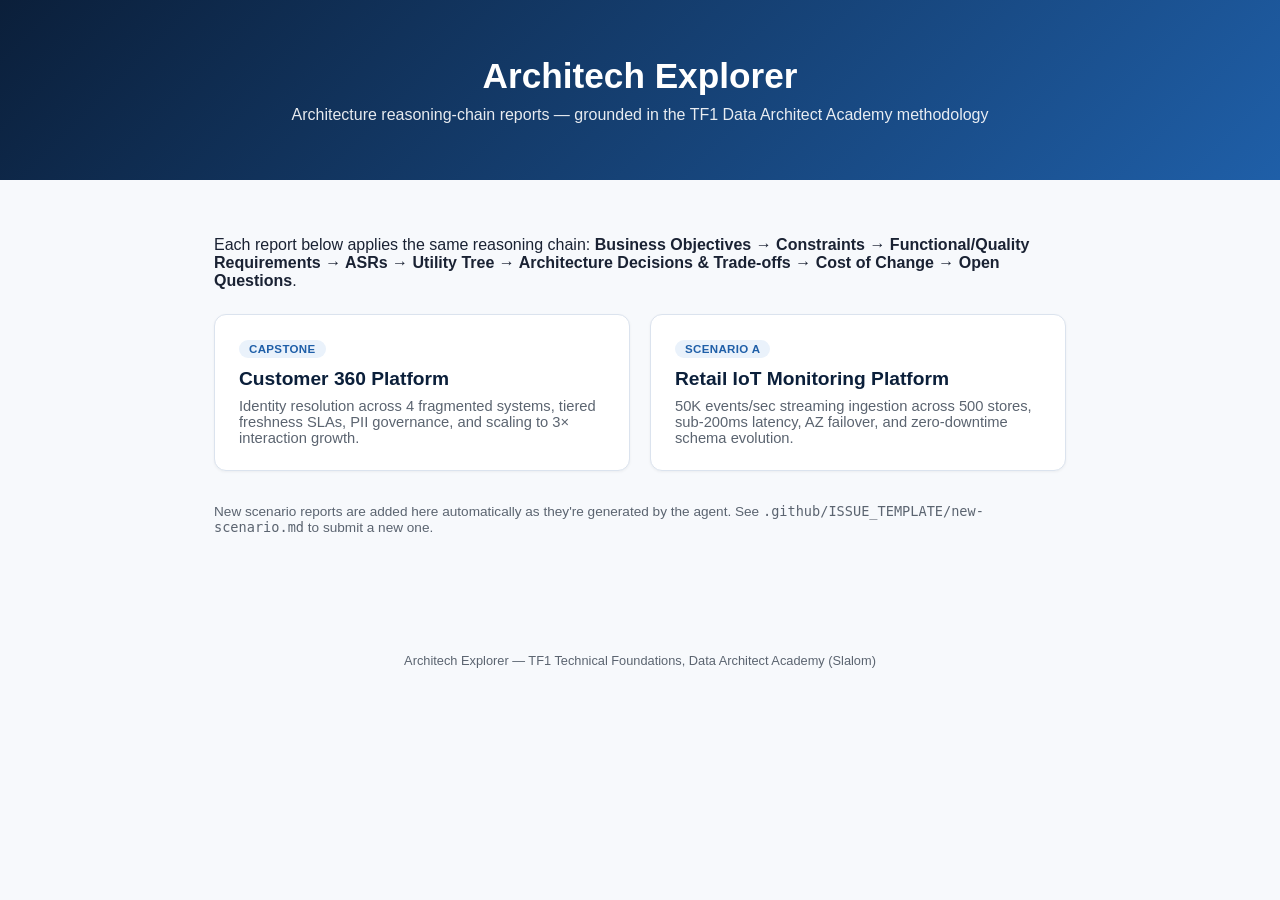
==== docs/index.html @ c6fc6490 "Iterate: strengthen instructions, add automation, second scenario, report gallery, quality compariso" ====
<!DOCTYPE html>
<html lang="en">
<head>
<meta charset="UTF-8">
<meta name="viewport" content="width=device-width, initial-scale=1.0">
<title>Architech Explorer — Scenario Reports</title>
<style>
  :root{--navy:#0b1f3a;--blue:#1f5fa8;--lightblue:#eaf2fb;--accent:#e0762b;--gray:#5b6470;--bg:#f7f9fc;--border:#dbe3ee;}
  *{box-sizing:border-box;}
  body{margin:0;font-family:'Segoe UI',Helvetica,Arial,sans-serif;background:var(--bg);color:#1a2233;}
  header{background:linear-gradient(135deg,var(--navy),var(--blue));color:#fff;padding:56px 32px;text-align:center;}
  header h1{margin:0 0 10px;font-size:2.2rem;}
  header p{margin:0;opacity:.9;}
  main{max-width:900px;margin:0 auto;padding:40px 24px 80px;}
  .grid{display:grid;grid-template-columns:repeat(auto-fit,minmax(320px,1fr));gap:20px;margin-top:24px;}
  .card{background:#fff;border:1px solid var(--border);border-radius:12px;padding:24px;box-shadow:0 1px 3px rgba(0,0,0,.05);text-decoration:none;color:inherit;display:block;transition:transform .15s ease, box-shadow .15s ease;}
  .card:hover{transform:translateY(-3px);box-shadow:0 6px 16px rgba(11,31,58,.12);}
  .card h2{margin:0 0 8px;color:var(--navy);font-size:1.2rem;}
  .card p{margin:0;color:var(--gray);font-size:.92rem;}
  .badge{display:inline-block;background:var(--lightblue);color:var(--blue);font-size:.72rem;font-weight:700;padding:3px 10px;border-radius:20px;margin-bottom:10px;letter-spacing:.03em;text-transform:uppercase;}
  footer{text-align:center;color:var(--gray);font-size:.8rem;padding:24px;}
</style>
</head>
<body>
<header>
  <h1>Architech Explorer</h1>
  <p>Architecture reasoning-chain reports — grounded in the TF1 Data Architect Academy methodology</p>
</header>
<main>
  <p>Each report below applies the same reasoning chain: <strong>Business Objectives → Constraints → Functional/Quality Requirements → ASRs → Utility Tree → Architecture Decisions & Trade-offs → Cost of Change → Open Questions</strong>.</p>
  <div class="grid">
    <a class="card" href="Customer360_Capstone_Solution.html">
      <span class="badge">Capstone</span>
      <h2>Customer 360 Platform</h2>
      <p>Identity resolution across 4 fragmented systems, tiered freshness SLAs, PII governance, and scaling to 3× interaction growth.</p>
    </a>
    <a class="card" href="RetailIoT_Solution.html">
      <span class="badge">Scenario A</span>
      <h2>Retail IoT Monitoring Platform</h2>
      <p>50K events/sec streaming ingestion across 500 stores, sub-200ms latency, AZ failover, and zero-downtime schema evolution.</p>
    </a>
  </div>
  <p style="margin-top:32px;color:var(--gray);font-size:.85rem;">New scenario reports are added here automatically as they're generated by the agent. See <code>.github/ISSUE_TEMPLATE/new-scenario.md</code> to submit a new one.</p>
</main>
<footer>Architech Explorer — TF1 Technical Foundations, Data Architect Academy (Slalom)</footer>
</body>
</html>
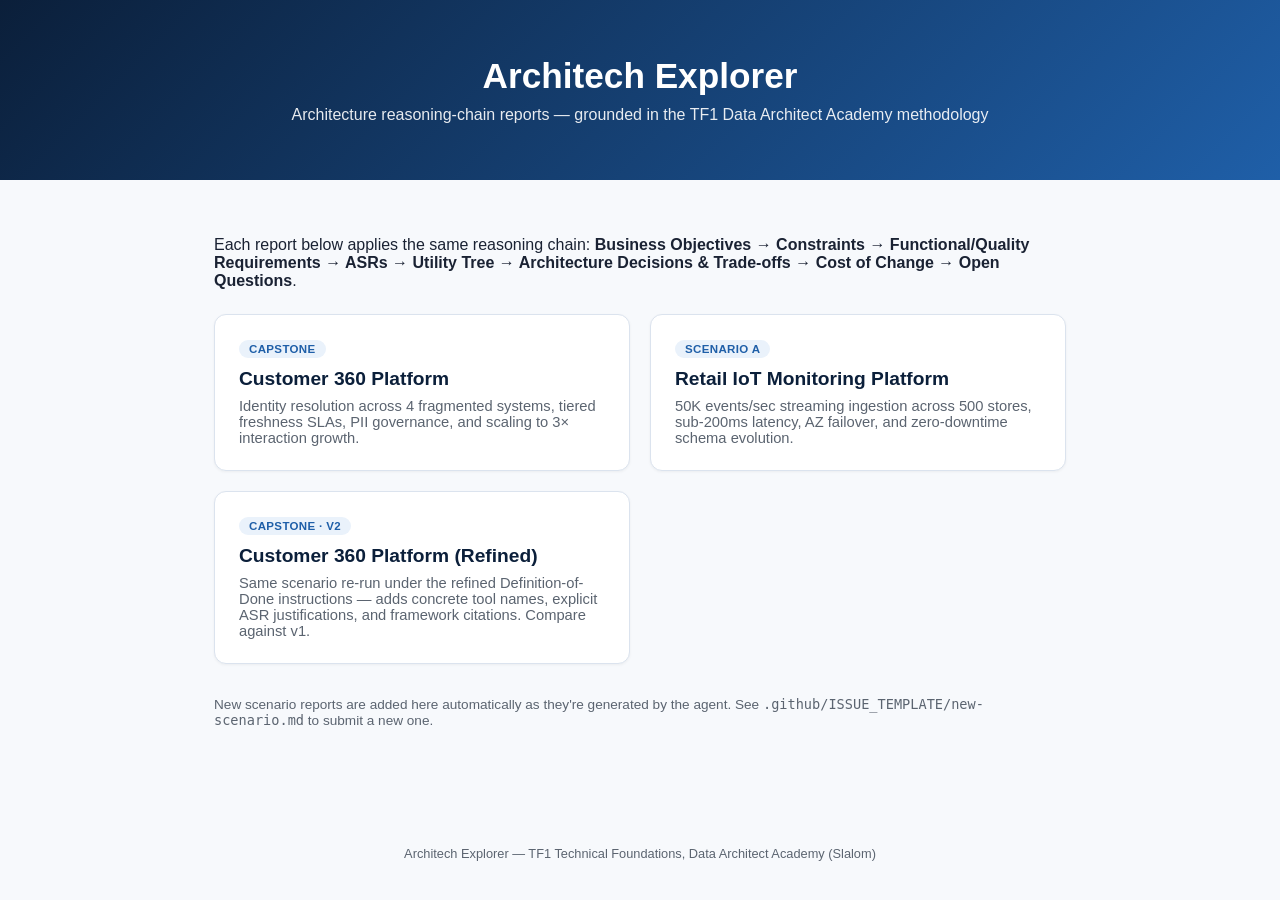
==== commit 689e1379: "Re-run Customer 360 capstone under refined Definition-of-Done instructions (v2) - Add docs/Customer3" ====
--- a/docs/index.html
+++ b/docs/index.html
@@ -39,6 +39,11 @@
       <h2>Retail IoT Monitoring Platform</h2>
       <p>50K events/sec streaming ingestion across 500 stores, sub-200ms latency, AZ failover, and zero-downtime schema evolution.</p>
     </a>
+    <a class="card" href="Customer360_Capstone_Solution_v2.html">
+      <span class="badge">Capstone · v2</span>
+      <h2>Customer 360 Platform (Refined)</h2>
+      <p>Same scenario re-run under the refined Definition-of-Done instructions — adds concrete tool names, explicit ASR justifications, and framework citations. Compare against v1.</p>
+    </a>
   </div>
   <p style="margin-top:32px;color:var(--gray);font-size:.85rem;">New scenario reports are added here automatically as they're generated by the agent. See <code>.github/ISSUE_TEMPLATE/new-scenario.md</code> to submit a new one.</p>
 </main>
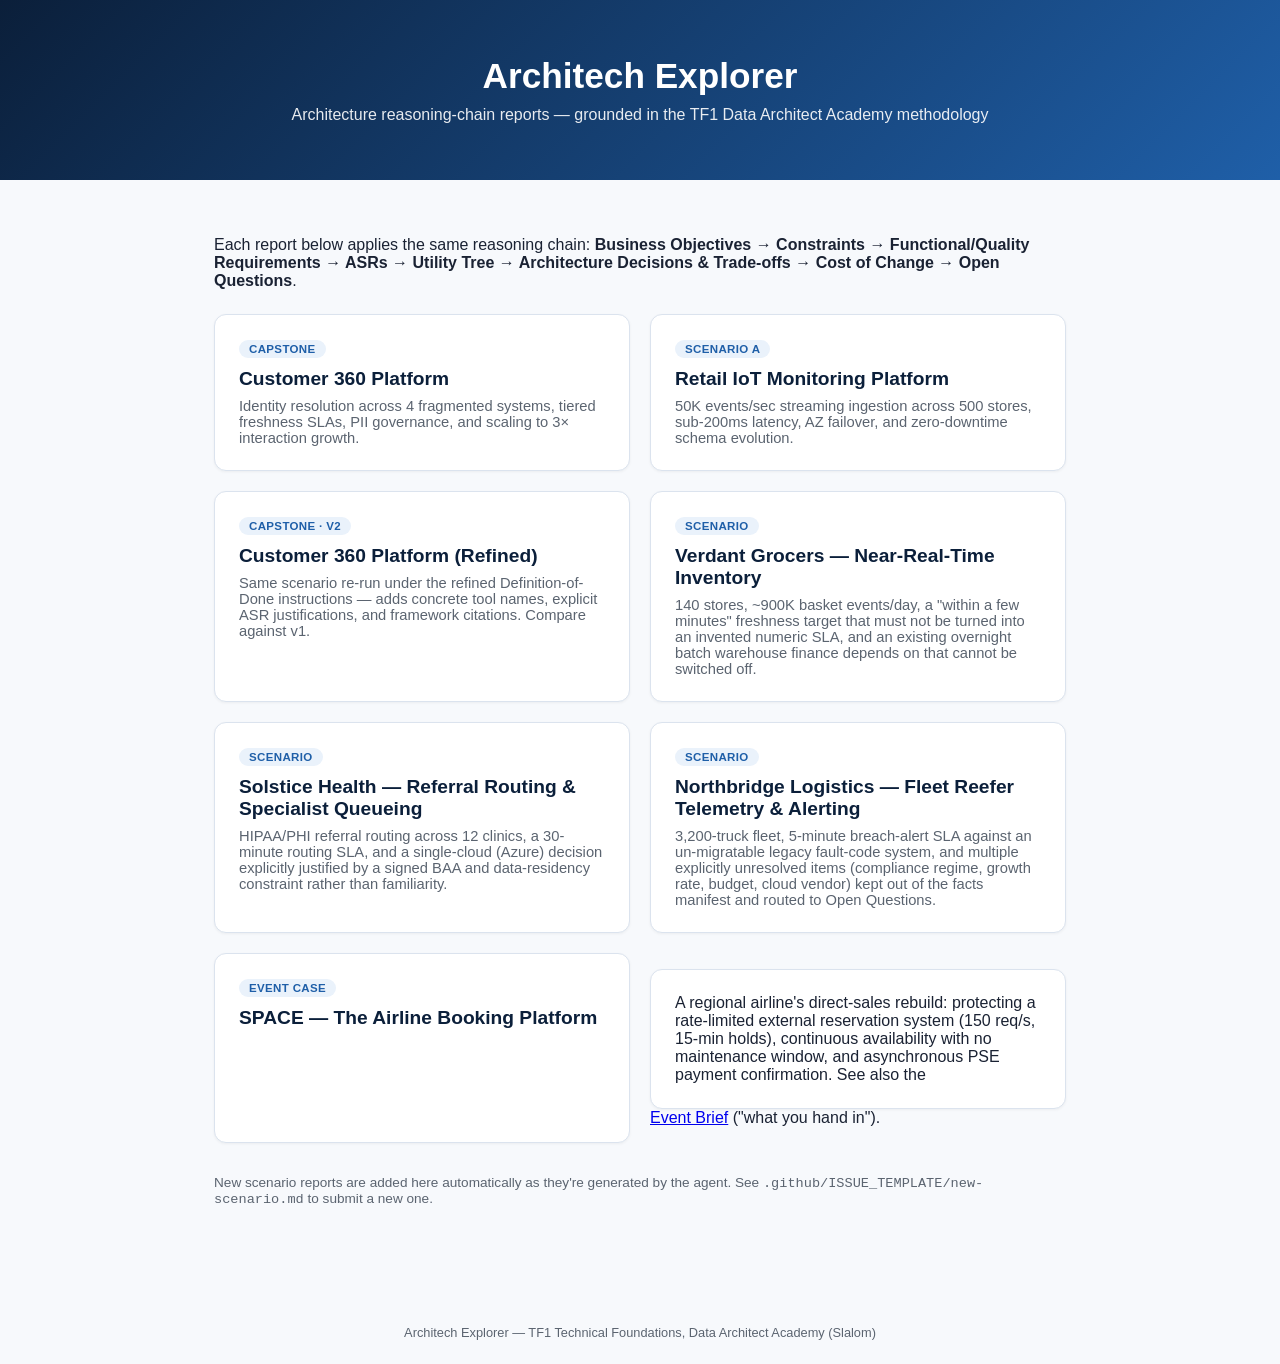
==== commit 8e18c2a7: "Add 3 new scenarios (Solstice Health, Northbridge Logistics, SPACE Airline Booking) + README overhau" ====
--- a/docs/index.html
+++ b/docs/index.html
@@ -44,6 +44,26 @@
       <h2>Customer 360 Platform (Refined)</h2>
       <p>Same scenario re-run under the refined Definition-of-Done instructions — adds concrete tool names, explicit ASR justifications, and framework citations. Compare against v1.</p>
     </a>
+    <a class="card" href="VerdantGrocers_Solution.html">
+      <span class="badge">Scenario</span>
+      <h2>Verdant Grocers — Near-Real-Time Inventory</h2>
+      <p>140 stores, ~900K basket events/day, a "within a few minutes" freshness target that must not be turned into an invented numeric SLA, and an existing overnight batch warehouse finance depends on that cannot be switched off.</p>
+    </a>
+    <a class="card" href="solstice-health_Solution.html">
+      <span class="badge">Scenario</span>
+      <h2>Solstice Health — Referral Routing & Specialist Queueing</h2>
+      <p>HIPAA/PHI referral routing across 12 clinics, a 30-minute routing SLA, and a single-cloud (Azure) decision explicitly justified by a signed BAA and data-residency constraint rather than familiarity.</p>
+    </a>
+    <a class="card" href="northbridge-logistics_Solution.html">
+      <span class="badge">Scenario</span>
+      <h2>Northbridge Logistics — Fleet Reefer Telemetry & Alerting</h2>
+      <p>3,200-truck fleet, 5-minute breach-alert SLA against an un-migratable legacy fault-code system, and multiple explicitly unresolved items (compliance regime, growth rate, budget, cloud vendor) kept out of the facts manifest and routed to Open Questions.</p>
+    </a>
+    <a class="card" href="space-airline-booking_Solution.html">
+      <span class="badge">Event Case</span>
+      <h2>SPACE — The Airline Booking Platform</h2>
+      <p>A regional airline's direct-sales rebuild: protecting a rate-limited external reservation system (150 req/s, 15-min holds), continuous availability with no maintenance window, and asynchronous PSE payment confirmation. See also the <a href="space-airline-booking_EventBrief.md">Event Brief</a> ("what you hand in").</p>
+    </a>
   </div>
   <p style="margin-top:32px;color:var(--gray);font-size:.85rem;">New scenario reports are added here automatically as they're generated by the agent. See <code>.github/ISSUE_TEMPLATE/new-scenario.md</code> to submit a new one.</p>
 </main>
